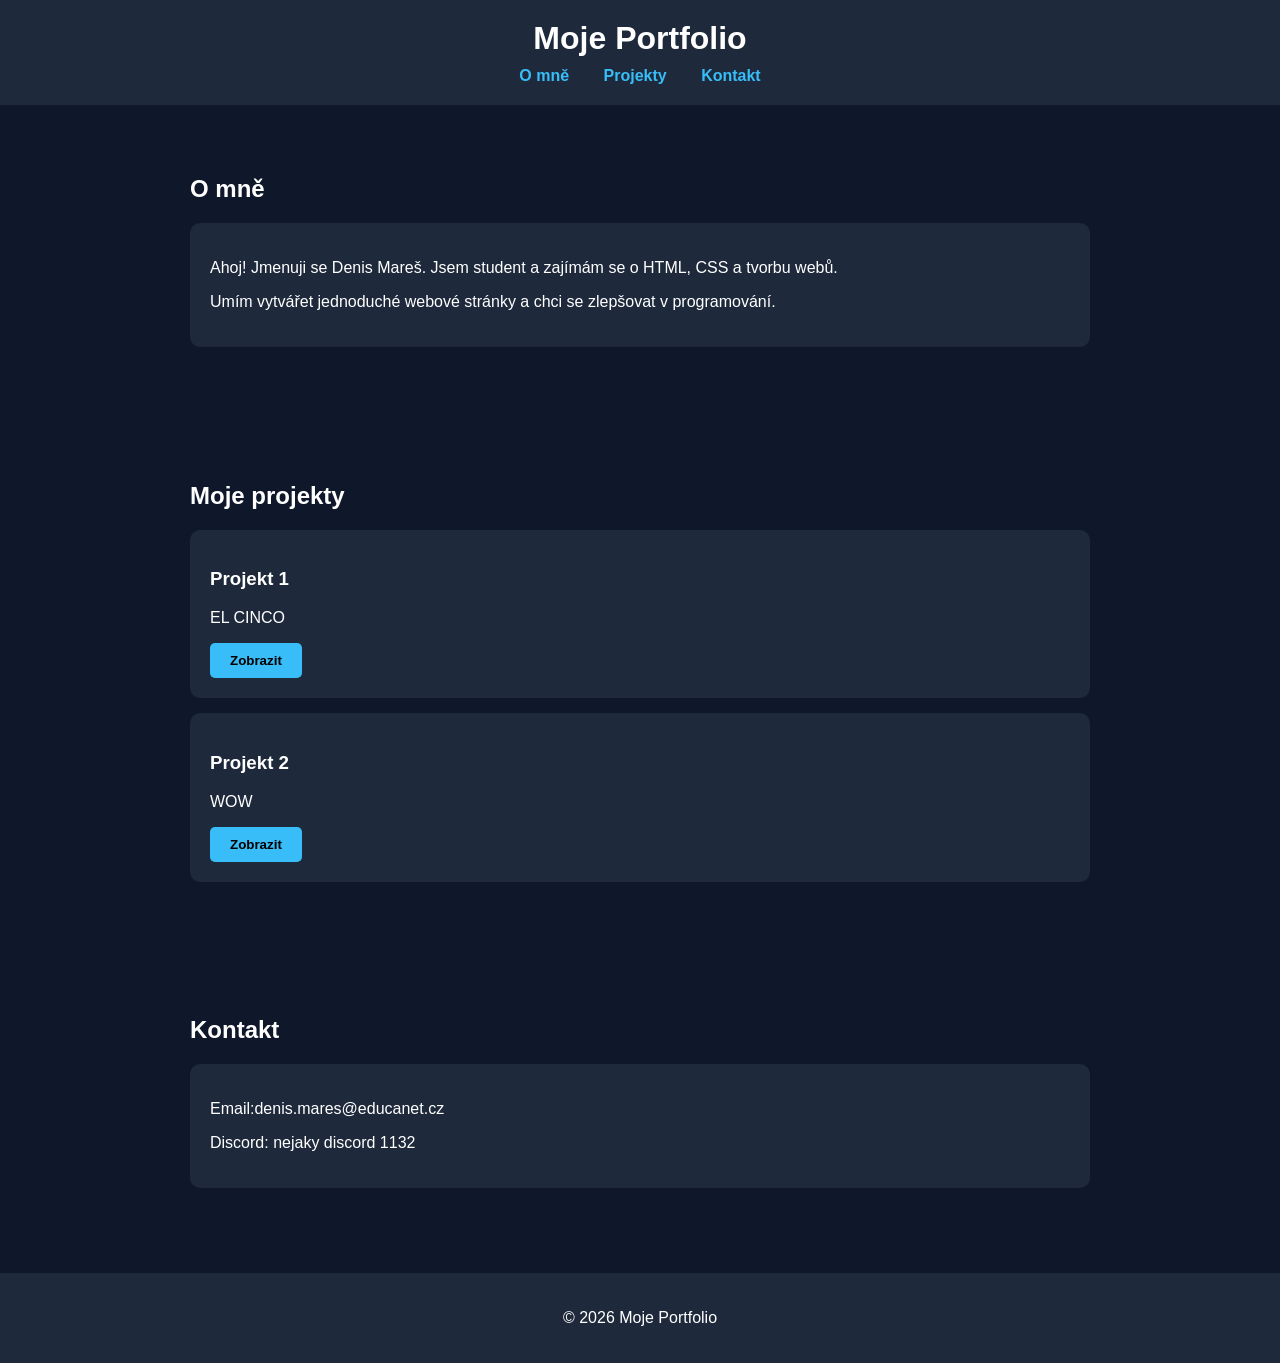
==== bootstrap/index.html @ e6f9cd6a "Update index.html" ====
<!DOCTYPE html>
<html lang="cs">
<head>
    <meta charset="UTF-8">
    <meta name="viewport" content="width=device-width, initial-scale=1.0">
    <title>Moje Portfolio</title>
    <style>
        body {
            margin: 0;
            font-family: Arial, sans-serif;
            background: #0f172a;
            color: white;
        }

        header {
            background: #1e293b;
            padding: 20px;
            text-align: center;
        }

        header h1 {
            margin: 0;
        }

        nav {
            margin-top: 10px;
        }

        nav a {
            color: #38bdf8;
            margin: 0 15px;
            text-decoration: none;
            font-weight: bold;
        }

        nav a:hover {
            color: white;
        }

        section {
            padding: 50px 20px;
            max-width: 900px;
            margin: auto;
        }

        .card {
            background: #1e293b;
            padding: 20px;
            margin: 15px 0;
            border-radius: 10px;
            transition: 0.3s;
        }

        .card:hover {
            transform: scale(1.03);
            background: #334155;
        }

        footer {
            text-align: center;
            padding: 20px;
            background: #1e293b;
            margin-top: 20px;
        }

        button {
            background: #38bdf8;
            border: none;
            padding: 10px 20px;
            border-radius: 5px;
            cursor: pointer;
            font-weight: bold;
        }

        button:hover {
            background: #0ea5e9;
        }
    </style>
</head>
<body>

<header>
    <h1>Moje Portfolio</h1>
    <nav>
        <a href="#about">O mně</a>
        <a href="#projects">Projekty</a>
        <a href="#contact">Kontakt</a>
    </nav>
</header>

<section id="about">
    <h2>O mně</h2>
    <div class="card">
        <p>Ahoj! Jmenuji se Denis Mareš. Jsem student a zajímám se o HTML, CSS a tvorbu webů.</p>
        <p>Umím vytvářet jednoduché webové stránky a chci se zlepšovat v programování.</p>
    </div>
</section>

<section id="projects">
    <h2>Moje projekty</h2>

    <div class="card">
        <h3>Projekt 1</h3>
        <p>EL CINCO</p>
        <button onclick="alert('Otevřít projekt')">Zobrazit</button>
    </div>

    <div class="card">
        <h3>Projekt 2</h3>
        <p>WOW</p>
        <button onclick="alert('Otevřít projekt')">Zobrazit</button>
    </div>

</section>

<section id="contact">
    <h2>Kontakt</h2>
    <div class="card">
        <p>Email:denis.mares@educanet.cz</p>
        <p>Discord: nejaky discord 1132</p>
    </div>
</section>

<footer>
    <p>© 2026 Moje Portfolio</p>
</footer>

</body>
</html>
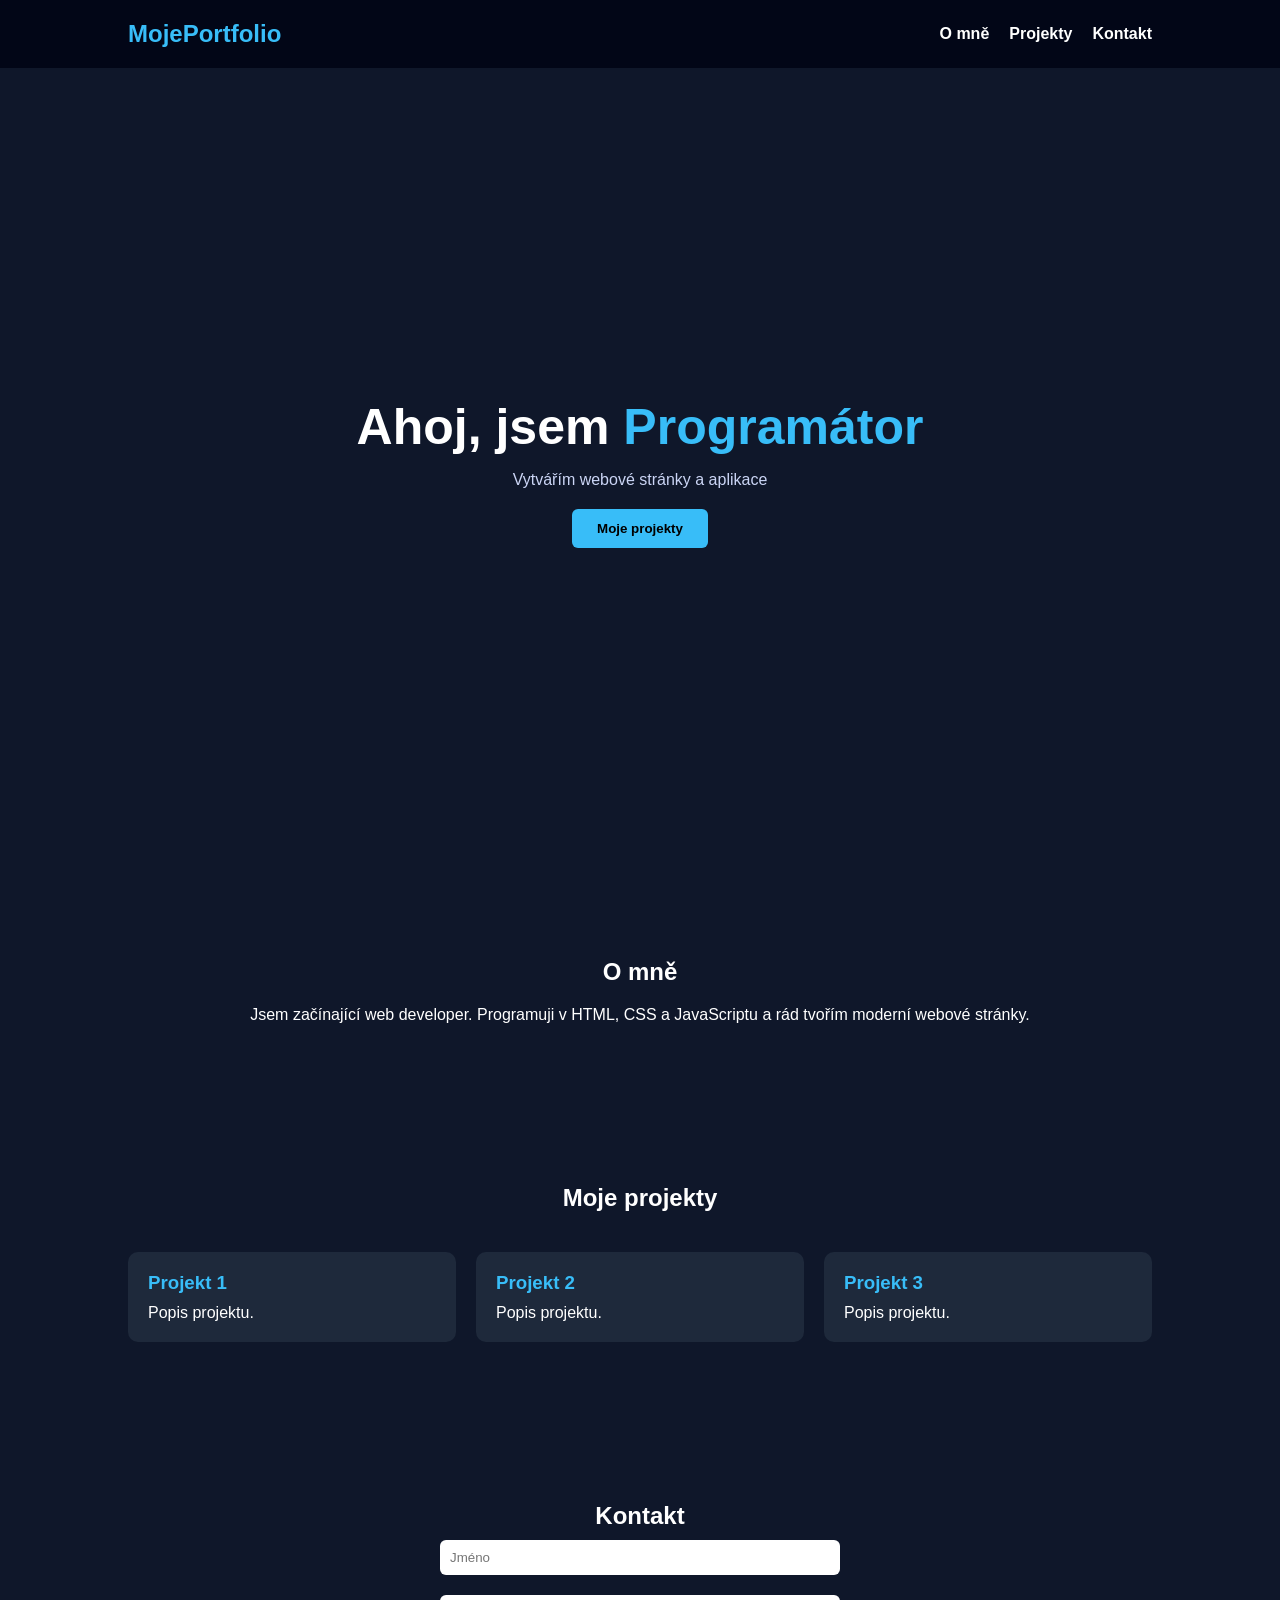
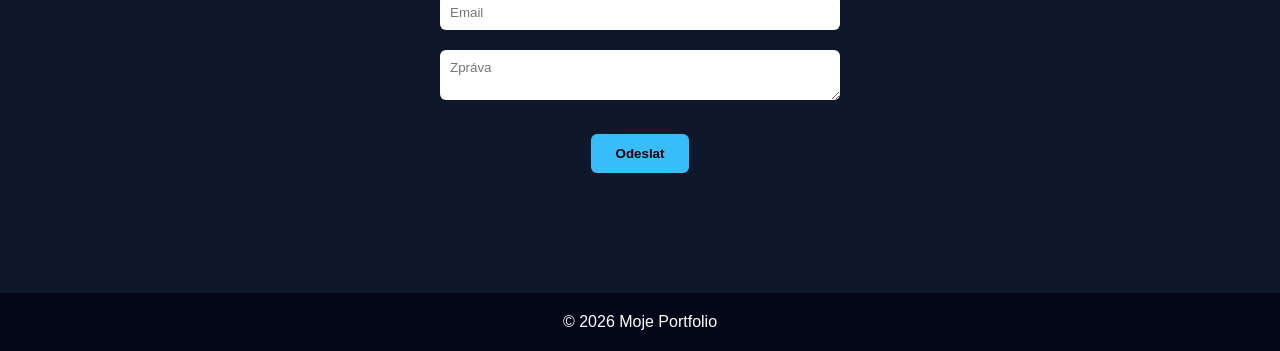
==== commit d5b8d12e: "Refactor HTML structure and styling for portfolio" ====
--- a/bootstrap/index.html
+++ b/bootstrap/index.html
@@ -1,128 +1,241 @@
 <!DOCTYPE html>
 <html lang="cs">
 <head>
-    <meta charset="UTF-8">
-    <meta name="viewport" content="width=device-width, initial-scale=1.0">
-    <title>Moje Portfolio</title>
-    <style>
-        body {
-            margin: 0;
-            font-family: Arial, sans-serif;
-            background: #0f172a;
-            color: white;
-        }
-
-        header {
-            background: #1e293b;
-            padding: 20px;
-            text-align: center;
-        }
-
-        header h1 {
-            margin: 0;
-        }
-
-        nav {
-            margin-top: 10px;
-        }
-
-        nav a {
-            color: #38bdf8;
-            margin: 0 15px;
-            text-decoration: none;
-            font-weight: bold;
-        }
-
-        nav a:hover {
-            color: white;
-        }
-
-        section {
-            padding: 50px 20px;
-            max-width: 900px;
-            margin: auto;
-        }
-
-        .card {
-            background: #1e293b;
-            padding: 20px;
-            margin: 15px 0;
-            border-radius: 10px;
-            transition: 0.3s;
-        }
-
-        .card:hover {
-            transform: scale(1.03);
-            background: #334155;
-        }
-
-        footer {
-            text-align: center;
-            padding: 20px;
-            background: #1e293b;
-            margin-top: 20px;
-        }
-
-        button {
-            background: #38bdf8;
-            border: none;
-            padding: 10px 20px;
-            border-radius: 5px;
-            cursor: pointer;
-            font-weight: bold;
-        }
-
-        button:hover {
-            background: #0ea5e9;
-        }
-    </style>
+<meta charset="UTF-8">
+<meta name="viewport" content="width=device-width, initial-scale=1.0">
+<title>Moje Portfolio</title>
+
+<style>
+
+*{
+margin:0;
+padding:0;
+box-sizing:border-box;
+font-family: Arial, Helvetica, sans-serif;
+}
+
+body{
+background:#0f172a;
+color:white;
+}
+
+/* NAVBAR */
+
+nav{
+display:flex;
+justify-content:space-between;
+align-items:center;
+padding:20px 10%;
+background:#020617;
+position:sticky;
+top:0;
+}
+
+nav h1{
+color:#38bdf8;
+}
+
+nav ul{
+display:flex;
+list-style:none;
+gap:20px;
+}
+
+nav a{
+text-decoration:none;
+color:white;
+font-weight:bold;
+}
+
+/* HERO */
+
+.hero{
+height:90vh;
+display:flex;
+align-items:center;
+justify-content:center;
+text-align:center;
+flex-direction:column;
+}
+
+.hero h2{
+font-size:50px;
+}
+
+.hero span{
+color:#38bdf8;
+}
+
+.hero p{
+margin-top:15px;
+color:#cbd5f5;
+}
+
+.btn{
+margin-top:20px;
+padding:12px 25px;
+border:none;
+background:#38bdf8;
+color:black;
+font-weight:bold;
+cursor:pointer;
+border-radius:6px;
+}
+
+/* ABOUT */
+
+.about{
+padding:80px 10%;
+text-align:center;
+}
+
+.about h2{
+margin-bottom:20px;
+}
+
+/* PROJECTS */
+
+.projects{
+padding:80px 10%;
+}
+
+.projects h2{
+text-align:center;
+margin-bottom:40px;
+}
+
+.project-grid{
+display:grid;
+grid-template-columns:repeat(auto-fit,minmax(250px,1fr));
+gap:20px;
+}
+
+.card{
+background:#1e293b;
+padding:20px;
+border-radius:10px;
+transition:0.3s;
+}
+
+.card:hover{
+transform:scale(1.05);
+}
+
+.card h3{
+margin-bottom:10px;
+color:#38bdf8;
+}
+
+/* CONTACT */
+
+.contact{
+padding:80px 10%;
+text-align:center;
+}
+
+.contact input,
+.contact textarea{
+width:100%;
+max-width:400px;
+margin:10px;
+padding:10px;
+border:none;
+border-radius:6px;
+}
+
+footer{
+text-align:center;
+padding:20px;
+background:#020617;
+margin-top:40px;
+}
+
+</style>
 </head>
+
 <body>
 
-<header>
-    <h1>Moje Portfolio</h1>
-    <nav>
-        <a href="#about">O mně</a>
-        <a href="#projects">Projekty</a>
-        <a href="#contact">Kontakt</a>
-    </nav>
-</header>
-
-<section id="about">
-    <h2>O mně</h2>
-    <div class="card">
-        <p>Ahoj! Jmenuji se Denis Mareš. Jsem student a zajímám se o HTML, CSS a tvorbu webů.</p>
-        <p>Umím vytvářet jednoduché webové stránky a chci se zlepšovat v programování.</p>
-    </div>
-</section>
-
-<section id="projects">
-    <h2>Moje projekty</h2>
-
-    <div class="card">
-        <h3>Projekt 1</h3>
-        <p>EL CINCO</p>
-        <button onclick="alert('Otevřít projekt')">Zobrazit</button>
-    </div>
-
-    <div class="card">
-        <h3>Projekt 2</h3>
-        <p>WOW</p>
-        <button onclick="alert('Otevřít projekt')">Zobrazit</button>
-    </div>
-
-</section>
-
-<section id="contact">
-    <h2>Kontakt</h2>
-    <div class="card">
-        <p>Email:denis.mares@educanet.cz</p>
-        <p>Discord: nejaky discord 1132</p>
-    </div>
+<nav>
+<h1>MojePortfolio</h1>
+
+<ul>
+<li><a href="#about">O mně</a></li>
+<li><a href="#projects">Projekty</a></li>
+<li><a href="#contact">Kontakt</a></li>
+</ul>
+</nav>
+
+
+<section class="hero">
+
+<h2>Ahoj, jsem <span>Programátor</span></h2>
+
+<p>Vytvářím webové stránky a aplikace</p>
+
+<button class="btn">Moje projekty</button>
+
+</section>
+
+
+<section class="about" id="about">
+
+<h2>O mně</h2>
+
+<p>
+Jsem začínající web developer. Programuji v HTML, CSS a JavaScriptu
+a rád tvořím moderní webové stránky.
+</p>
+
+</section>
+
+
+<section class="projects" id="projects">
+
+<h2>Moje projekty</h2>
+
+<div class="project-grid">
+
+<div class="card">
+<h3>Projekt 1</h3>
+<p>Popis projektu.</p>
+</div>
+
+<div class="card">
+<h3>Projekt 2</h3>
+<p>Popis projektu.</p>
+</div>
+
+<div class="card">
+<h3>Projekt 3</h3>
+<p>Popis projektu.</p>
+</div>
+
+</div>
+
+</section>
+
+
+<section class="contact" id="contact">
+
+<h2>Kontakt</h2>
+
+<input type="text" placeholder="Jméno">
+<br>
+
+<input type="email" placeholder="Email">
+<br>
+
+<textarea placeholder="Zpráva"></textarea>
+<br>
+
+<button class="btn">Odeslat</button>
+
 </section>
 
 <footer>
-    <p>© 2026 Moje Portfolio</p>
+
+<p>© 2026 Moje Portfolio</p>
+
 </footer>
 
 </body>
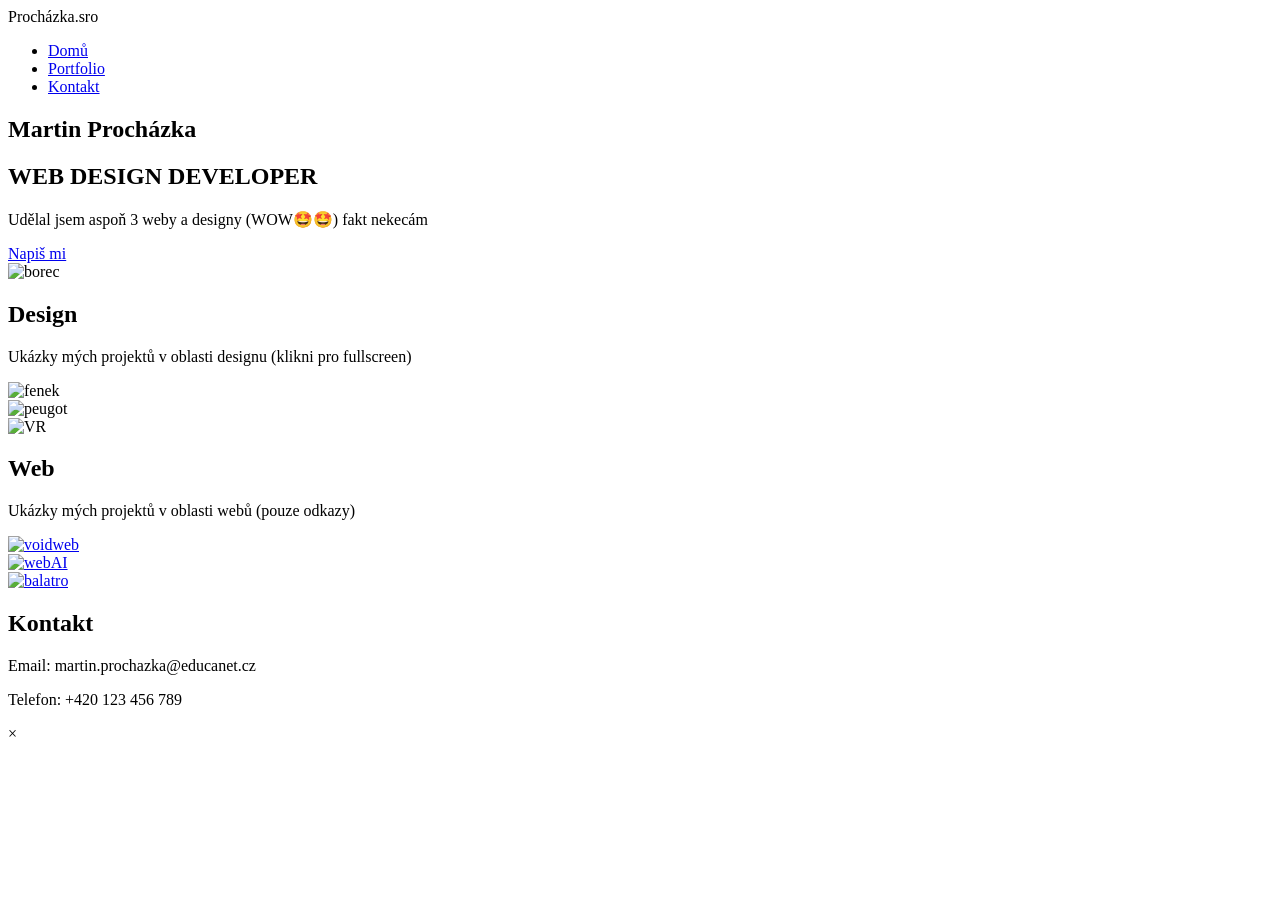
==== commit 3c7905a2: "Update index.html" ====
--- a/bootstrap/index.html
+++ b/bootstrap/index.html
@@ -1,242 +1,128 @@
+
 <!DOCTYPE html>
 <html lang="cs">
 <head>
-<meta charset="UTF-8">
-<meta name="viewport" content="width=device-width, initial-scale=1.0">
-<title>Moje Portfolio</title>
-
-<style>
-
-*{
-margin:0;
-padding:0;
-box-sizing:border-box;
-font-family: Arial, Helvetica, sans-serif;
-}
-
-body{
-background:#0f172a;
-color:white;
-}
-
-/* NAVBAR */
-
-nav{
-display:flex;
-justify-content:space-between;
-align-items:center;
-padding:20px 10%;
-background:#020617;
-position:sticky;
-top:0;
-}
-
-nav h1{
-color:#38bdf8;
-}
-
-nav ul{
-display:flex;
-list-style:none;
-gap:20px;
-}
-
-nav a{
-text-decoration:none;
-color:white;
-font-weight:bold;
-}
-
-/* HERO */
-
-.hero{
-height:90vh;
-display:flex;
-align-items:center;
-justify-content:center;
-text-align:center;
-flex-direction:column;
-}
-
-.hero h2{
-font-size:50px;
-}
-
-.hero span{
-color:#38bdf8;
-}
-
-.hero p{
-margin-top:15px;
-color:#cbd5f5;
-}
-
-.btn{
-margin-top:20px;
-padding:12px 25px;
-border:none;
-background:#38bdf8;
-color:black;
-font-weight:bold;
-cursor:pointer;
-border-radius:6px;
-}
-
-/* ABOUT */
-
-.about{
-padding:80px 10%;
-text-align:center;
-}
-
-.about h2{
-margin-bottom:20px;
-}
-
-/* PROJECTS */
-
-.projects{
-padding:80px 10%;
-}
-
-.projects h2{
-text-align:center;
-margin-bottom:40px;
-}
-
-.project-grid{
-display:grid;
-grid-template-columns:repeat(auto-fit,minmax(250px,1fr));
-gap:20px;
-}
-
-.card{
-background:#1e293b;
-padding:20px;
-border-radius:10px;
-transition:0.3s;
-}
-
-.card:hover{
-transform:scale(1.05);
-}
-
-.card h3{
-margin-bottom:10px;
-color:#38bdf8;
-}
-
-/* CONTACT */
-
-.contact{
-padding:80px 10%;
-text-align:center;
-}
-
-.contact input,
-.contact textarea{
-width:100%;
-max-width:400px;
-margin:10px;
-padding:10px;
-border:none;
-border-radius:6px;
-}
-
-footer{
-text-align:center;
-padding:20px;
-background:#020617;
-margin-top:40px;
-}
-
-</style>
+    <body id="top">
+    <meta charset="UTF-8">
+    <meta name="viewport" content="width=device-width, initial-scale=1.0">
+    <title>Procházka.sro</title>
+    <link href="https://fonts.googleapis.com/css2?family=Poppins:wght@300;400;600;700&display=swap" rel="stylesheet">
+    <link rel="stylesheet" href="design.css">
 </head>
-
 <body>
 
 <nav>
-<h1>MojePortfolio</h1>
+    <div class="logo">Procházka.sro</div>
+    <ul>
+        <li><a href="#top">Domů</a></li>
+        <li><a href="#portfolio">Portfolio</a></li>
+        <li><a href="#kontakt">Kontakt</a></li>  
 
-<ul>
-<li><a href="#about">O mně</a></li>
-<li><a href="#projects">Projekty</a></li>
-<li><a href="#contact">Kontakt</a></li>
-</ul>
+    </ul>
 </nav>
 
+<section class="hero">
+    <div class="hero-text">
+        <h1>Martin Procházka</h1>
+        <h2>WEB DESIGN DEVELOPER</h2>
+        <p>Udělal jsem aspoň 3 weby a designy (WOW🤩🤩) fakt nekecám</p>
+        <a href="#kontakt" class="btn">Napiš mi</a>
+    </div>
 
-<section class="hero">
+    <div class="hero-image">
+        <img src="image-removebg-preview (1).png" alt="borec" class="borec-image">
+    </div>
+</section>
 
-<h2>Ahoj, jsem <span>Programátor</span></h2>
+<section id="portfolio" class="portfolio">
 
-<p>Vytvářím webové stránky a aplikace</p>
+    <div class="portfolio-header">
+        <h2>Design</h2>
+        <p>Ukázky mých projektů v oblasti designu (klikni pro fullscreen)</p>
+    </div>
 
-<button class="btn">Moje projekty</button>
+    <div class="portfolio-grid">
+        <div class="portfolio-item">
+            <img src="polygon fenek1.png" alt="fenek" onclick="openLightbox(this.src)">
+        </div>
+        <div class="portfolio-item">
+            <img src="pejot.png" alt="peugot" onclick="openLightbox(this.src)">
+        </div>
+        <div class="portfolio-item">
+            <img src="Instagram story VR (1).png" alt="VR" onclick="openLightbox(this.src)">
+        </div>
+    </div>
+
+    <div class="portfolio-header web-header">
+        <h2>Web</h2>
+        <p>Ukázky mých projektů v oblasti webů (pouze odkazy)</p>
+    </div>
+
+    <div class="portfolio-grid">
+        <div class="portfolio-item">
+            <a href="https://martinprochazka.endora.site/WEB%20kapela/index.html" target="_blank" rel="noopener noreferrer">
+                <img src="voidweb2.png" alt="voidweb">
+            </a>
+        </div>
+
+        <div class="portfolio-item">
+            <a href="https://martinprochazka.endora.site/WEB%20AI/index.html" target="_blank" rel="noopener noreferrer">
+                <img src="webAI2.png" alt="webAI">
+            </a>
+        </div>
+
+        <div class="portfolio-item">
+            <a href="https://martinprochazka.endora.site/" target="_blank" rel="noopener noreferrer">
+                <img src="balatro2.png" alt="balatro">
+            </a>
+        </div>
+    </div>
 
 </section>
 
-
-<section class="about" id="about">
-
-<h2>O mně</h2>
-
-<p>
-Jsem začínající web developer. Programuji v HTML, CSS a JavaScriptu
-a rád tvořím moderní webové stránky.
-</p>
-
+<section id="kontakt" class="kontakt">
+    <h2>Kontakt</h2>
+    <p>Email: martin.prochazka@educanet.cz</p>
+    <p>Telefon: +420 123 456 789</p>
 </section>
 
-
-<section class="projects" id="projects">
-
-<h2>Moje projekty</h2>
-
-<div class="project-grid">
-
-<div class="card">
-<h3>Projekt 1</h3>
-<p>Popis projektu.</p>
+<div id="lightbox" class="lightbox" onclick="closeLightbox()">
+    <span class="close" onclick="closeLightbox()">&times;</span>
+    <img id="lightbox-img" src="" alt="">
 </div>
 
-<div class="card">
-<h3>Projekt 2</h3>
-<p>Popis projektu.</p>
-</div>
+<script>
+function openLightbox(src) {
+    const lb = document.getElementById("lightbox");
+    const lbImg = document.getElementById("lightbox-img");
+    
+    lb.style.display = "flex";
+    lbImg.src = src;
 
-<div class="card">
-<h3>Projekt 3</h3>
-<p>Popis projektu.</p>
-</div>
+    // Aktivuje Fullscreen mód prohlížeče
+    if (lb.requestFullscreen) {
+        lb.requestFullscreen();
+    } else if (lb.webkitRequestFullscreen) { // Safari
+        lb.webkitRequestFullscreen();
+    }
+}
 
-</div>
+function closeLightbox() {
+    const lb = document.getElementById("lightbox");
+    lb.style.display = "none";
 
-</section>
+    // Vypne Fullscreen mód při zavření
+    if (document.fullscreenElement) {
+        document.exitFullscreen();
+    }
+}
 
-
-<section class="contact" id="contact">
-
-<h2>Kontakt</h2>
-
-<input type="text" placeholder="Jméno">
-<br>
-
-<input type="email" placeholder="Email">
-<br>
-
-<textarea placeholder="Zpráva"></textarea>
-<br>
-
-<button class="btn">Odeslat</button>
-
-</section>
-
-<footer>
-
-<p>© 2026 Moje Portfolio</p>
-
-</footer>
+document.addEventListener("keydown", function(event) {
+    if (event.key === "Escape") {
+        closeLightbox();
+    }
+});
+</script>
 
 </body>
 </html>
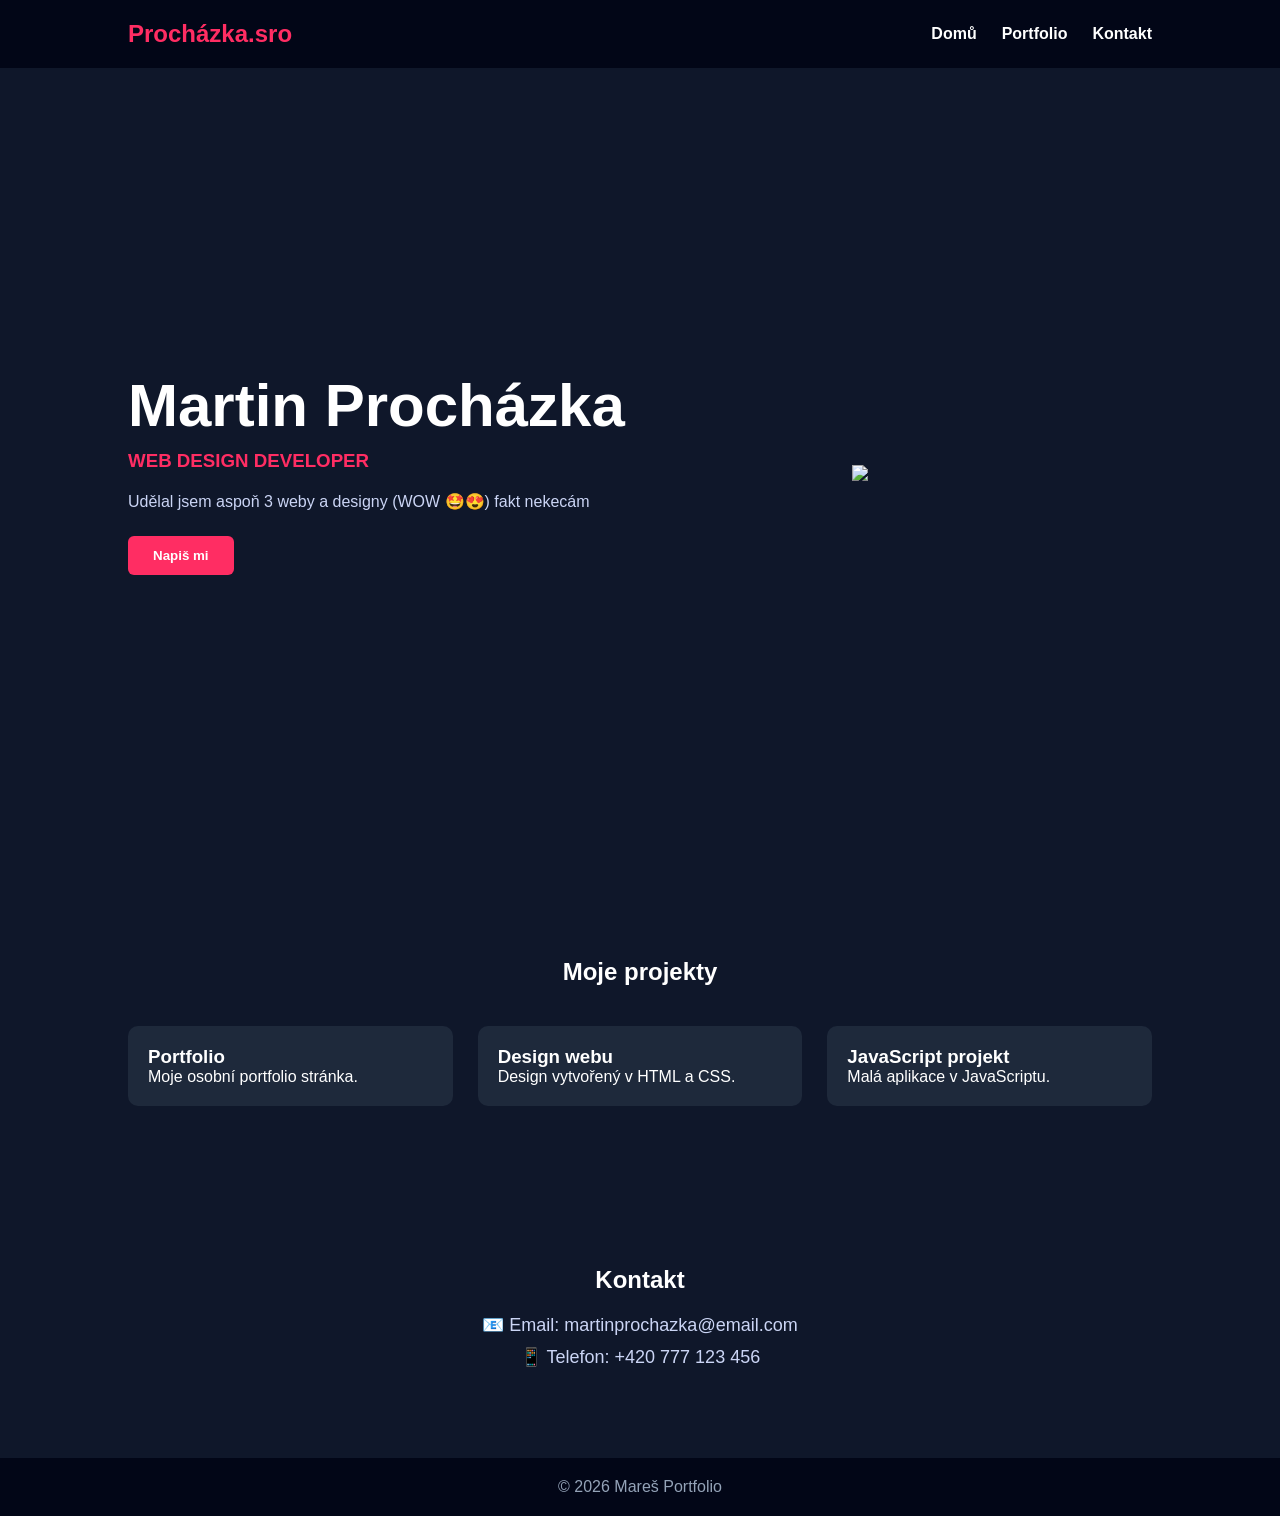
==== commit 72382665: "Update index.html" ====
--- a/bootstrap/index.html
+++ b/bootstrap/index.html
@@ -1,128 +1,249 @@
-
 <!DOCTYPE html>
 <html lang="cs">
 <head>
-    <body id="top">
-    <meta charset="UTF-8">
-    <meta name="viewport" content="width=device-width, initial-scale=1.0">
-    <title>Procházka.sro</title>
-    <link href="https://fonts.googleapis.com/css2?family=Poppins:wght@300;400;600;700&display=swap" rel="stylesheet">
-    <link rel="stylesheet" href="design.css">
+<meta charset="UTF-8">
+<meta name="viewport" content="width=device-width, initial-scale=1.0">
+<title>Mareš Portfolio</title>
+
+<style>
+
+html{
+scroll-behavior:smooth;
+}
+
+*{
+margin:0;
+padding:0;
+box-sizing:border-box;
+font-family: Arial, Helvetica, sans-serif;
+}
+
+body{
+background:#0f172a;
+color:white;
+}
+
+/* NAVBAR */
+
+nav{
+display:flex;
+justify-content:space-between;
+align-items:center;
+padding:20px 10%;
+background:#020617;
+position:sticky;
+top:0;
+}
+
+nav h1{
+color:#ff2d63;
+}
+
+nav ul{
+display:flex;
+list-style:none;
+gap:25px;
+}
+
+nav a{
+text-decoration:none;
+color:white;
+font-weight:bold;
+}
+
+nav a:hover{
+color:#ff2d63;
+}
+
+/* HERO */
+
+.hero{
+display:flex;
+align-items:center;
+justify-content:space-between;
+padding:120px 10%;
+min-height:90vh;
+}
+
+.hero-text{
+max-width:500px;
+}
+
+.hero h2{
+font-size:60px;
+margin-bottom:10px;
+}
+
+.hero h3{
+color:#ff2d63;
+margin-bottom:20px;
+}
+
+.hero p{
+color:#cbd5f5;
+margin-bottom:25px;
+}
+
+.btn{
+padding:12px 25px;
+border:none;
+background:#ff2d63;
+color:white;
+font-weight:bold;
+cursor:pointer;
+border-radius:6px;
+}
+
+.hero img{
+width:300px;
+}
+
+/* ABOUT */
+
+.about{
+padding:80px 10%;
+text-align:center;
+}
+
+/* PROJECTS */
+
+.projects{
+padding:80px 10%;
+}
+
+.projects h2{
+text-align:center;
+margin-bottom:40px;
+}
+
+.project-grid{
+display:grid;
+grid-template-columns:repeat(auto-fit,minmax(250px,1fr));
+gap:25px;
+}
+
+.card{
+background:#1e293b;
+padding:20px;
+border-radius:10px;
+transition:0.3s;
+}
+
+.card:hover{
+transform:translateY(-5px);
+}
+
+/* CONTACT */
+
+.contact{
+padding:80px 10%;
+text-align:center;
+}
+
+.contact h2{
+margin-bottom:20px;
+}
+
+.contact p{
+font-size:18px;
+margin:10px 0;
+color:#cbd5f5;
+}
+
+/* FOOTER */
+
+footer{
+text-align:center;
+padding:20px;
+background:#020617;
+color:#94a3b8;
+}
+
+</style>
 </head>
+
 <body>
 
 <nav>
-    <div class="logo">Procházka.sro</div>
-    <ul>
-        <li><a href="#top">Domů</a></li>
-        <li><a href="#portfolio">Portfolio</a></li>
-        <li><a href="#kontakt">Kontakt</a></li>  
-
-    </ul>
+
+<h1>Procházka.sro</h1>
+
+<ul>
+<li><a href="#">Domů</a></li>
+<li><a href="#projects">Portfolio</a></li>
+<li><a href="#contact">Kontakt</a></li>
+</ul>
+
 </nav>
 
+
 <section class="hero">
-    <div class="hero-text">
-        <h1>Martin Procházka</h1>
-        <h2>WEB DESIGN DEVELOPER</h2>
-        <p>Udělal jsem aspoň 3 weby a designy (WOW🤩🤩) fakt nekecám</p>
-        <a href="#kontakt" class="btn">Napiš mi</a>
-    </div>
-
-    <div class="hero-image">
-        <img src="image-removebg-preview (1).png" alt="borec" class="borec-image">
-    </div>
+
+<div class="hero-text">
+
+<h2>Martin Procházka</h2>
+
+<h3>WEB DESIGN DEVELOPER</h3>
+
+<p>
+Udělal jsem aspoň 3 weby a designy (WOW 🤩😍) fakt nekecám
+</p>
+
+<a href="#contact">
+<button class="btn">Napiš mi</button>
+</a>
+
+</div>
+
+<img src="moje-fotka.png">
+
 </section>
 
-<section id="portfolio" class="portfolio">
-
-    <div class="portfolio-header">
-        <h2>Design</h2>
-        <p>Ukázky mých projektů v oblasti designu (klikni pro fullscreen)</p>
-    </div>
-
-    <div class="portfolio-grid">
-        <div class="portfolio-item">
-            <img src="polygon fenek1.png" alt="fenek" onclick="openLightbox(this.src)">
-        </div>
-        <div class="portfolio-item">
-            <img src="pejot.png" alt="peugot" onclick="openLightbox(this.src)">
-        </div>
-        <div class="portfolio-item">
-            <img src="Instagram story VR (1).png" alt="VR" onclick="openLightbox(this.src)">
-        </div>
-    </div>
-
-    <div class="portfolio-header web-header">
-        <h2>Web</h2>
-        <p>Ukázky mých projektů v oblasti webů (pouze odkazy)</p>
-    </div>
-
-    <div class="portfolio-grid">
-        <div class="portfolio-item">
-            <a href="https://martinprochazka.endora.site/WEB%20kapela/index.html" target="_blank" rel="noopener noreferrer">
-                <img src="voidweb2.png" alt="voidweb">
-            </a>
-        </div>
-
-        <div class="portfolio-item">
-            <a href="https://martinprochazka.endora.site/WEB%20AI/index.html" target="_blank" rel="noopener noreferrer">
-                <img src="webAI2.png" alt="webAI">
-            </a>
-        </div>
-
-        <div class="portfolio-item">
-            <a href="https://martinprochazka.endora.site/" target="_blank" rel="noopener noreferrer">
-                <img src="balatro2.png" alt="balatro">
-            </a>
-        </div>
-    </div>
+
+<section class="projects" id="projects">
+
+<h2>Moje projekty</h2>
+
+<div class="project-grid">
+
+<div class="card">
+<h3>Portfolio</h3>
+<p>Moje osobní portfolio stránka.</p>
+</div>
+
+<div class="card">
+<h3>Design webu</h3>
+<p>Design vytvořený v HTML a CSS.</p>
+</div>
+
+<div class="card">
+<h3>JavaScript projekt</h3>
+<p>Malá aplikace v JavaScriptu.</p>
+</div>
+
+</div>
 
 </section>
 
-<section id="kontakt" class="kontakt">
-    <h2>Kontakt</h2>
-    <p>Email: martin.prochazka@educanet.cz</p>
-    <p>Telefon: +420 123 456 789</p>
+
+<section class="contact" id="contact">
+
+<h2>Kontakt</h2>
+
+<p>📧 Email: martinprochazka@email.com</p>
+
+<p>📱 Telefon: +420 777 123 456</p>
+
 </section>
 
-<div id="lightbox" class="lightbox" onclick="closeLightbox()">
-    <span class="close" onclick="closeLightbox()">&times;</span>
-    <img id="lightbox-img" src="" alt="">
-</div>
-
-<script>
-function openLightbox(src) {
-    const lb = document.getElementById("lightbox");
-    const lbImg = document.getElementById("lightbox-img");
-    
-    lb.style.display = "flex";
-    lbImg.src = src;
-
-    // Aktivuje Fullscreen mód prohlížeče
-    if (lb.requestFullscreen) {
-        lb.requestFullscreen();
-    } else if (lb.webkitRequestFullscreen) { // Safari
-        lb.webkitRequestFullscreen();
-    }
-}
-
-function closeLightbox() {
-    const lb = document.getElementById("lightbox");
-    lb.style.display = "none";
-
-    // Vypne Fullscreen mód při zavření
-    if (document.fullscreenElement) {
-        document.exitFullscreen();
-    }
-}
-
-document.addEventListener("keydown", function(event) {
-    if (event.key === "Escape") {
-        closeLightbox();
-    }
-});
-</script>
+
+<footer>
+
+<p>© 2026 Mareš Portfolio</p>
+
+</footer>
 
 </body>
 </html>
+</body>
+</html>
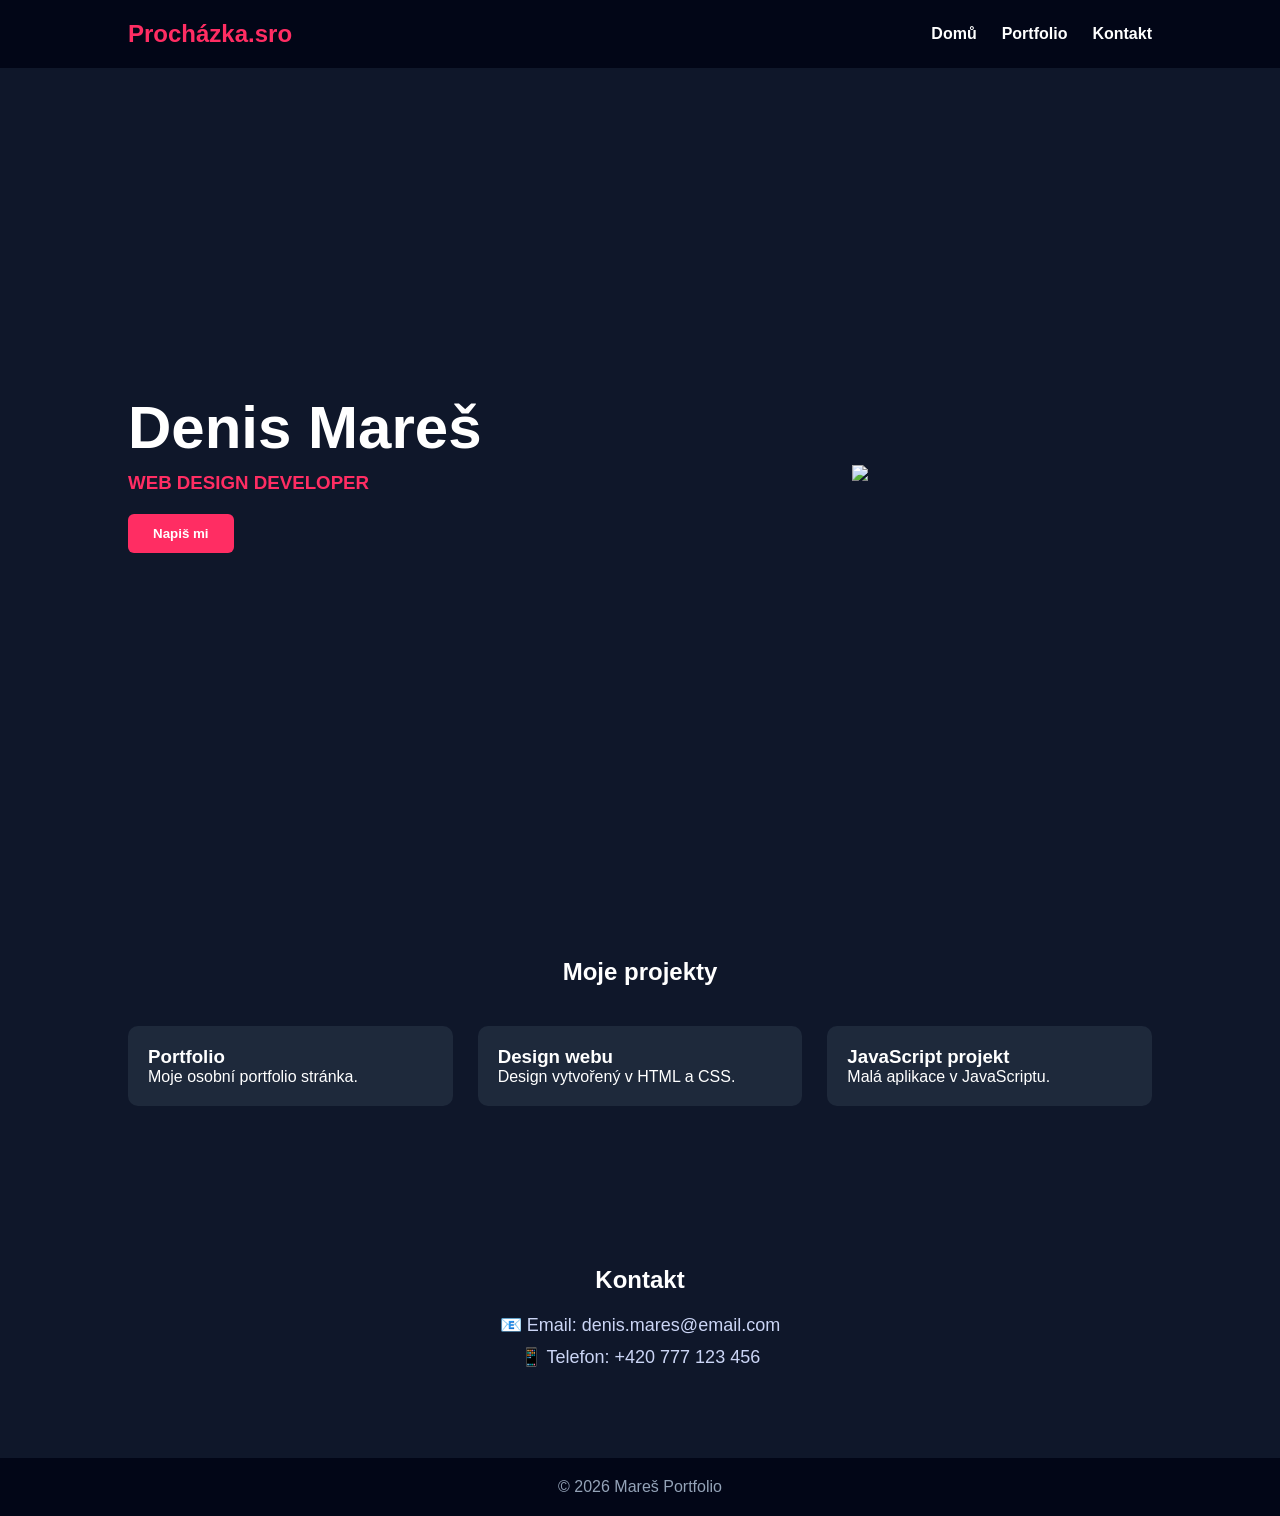
==== commit 2e495b93: "Update index.html" ====
--- a/bootstrap/index.html
+++ b/bootstrap/index.html
@@ -181,13 +181,11 @@
 
 <div class="hero-text">
 
-<h2>Martin Procházka</h2>
+<h2>Denis Mareš</h2>
 
 <h3>WEB DESIGN DEVELOPER</h3>
 
-<p>
-Udělal jsem aspoň 3 weby a designy (WOW 🤩😍) fakt nekecám
-</p>
+
 
 <a href="#contact">
 <button class="btn">Napiš mi</button>
@@ -230,7 +228,7 @@
 
 <h2>Kontakt</h2>
 
-<p>📧 Email: martinprochazka@email.com</p>
+<p>📧 Email: denis.mares@email.com</p>
 
 <p>📱 Telefon: +420 777 123 456</p>
 
